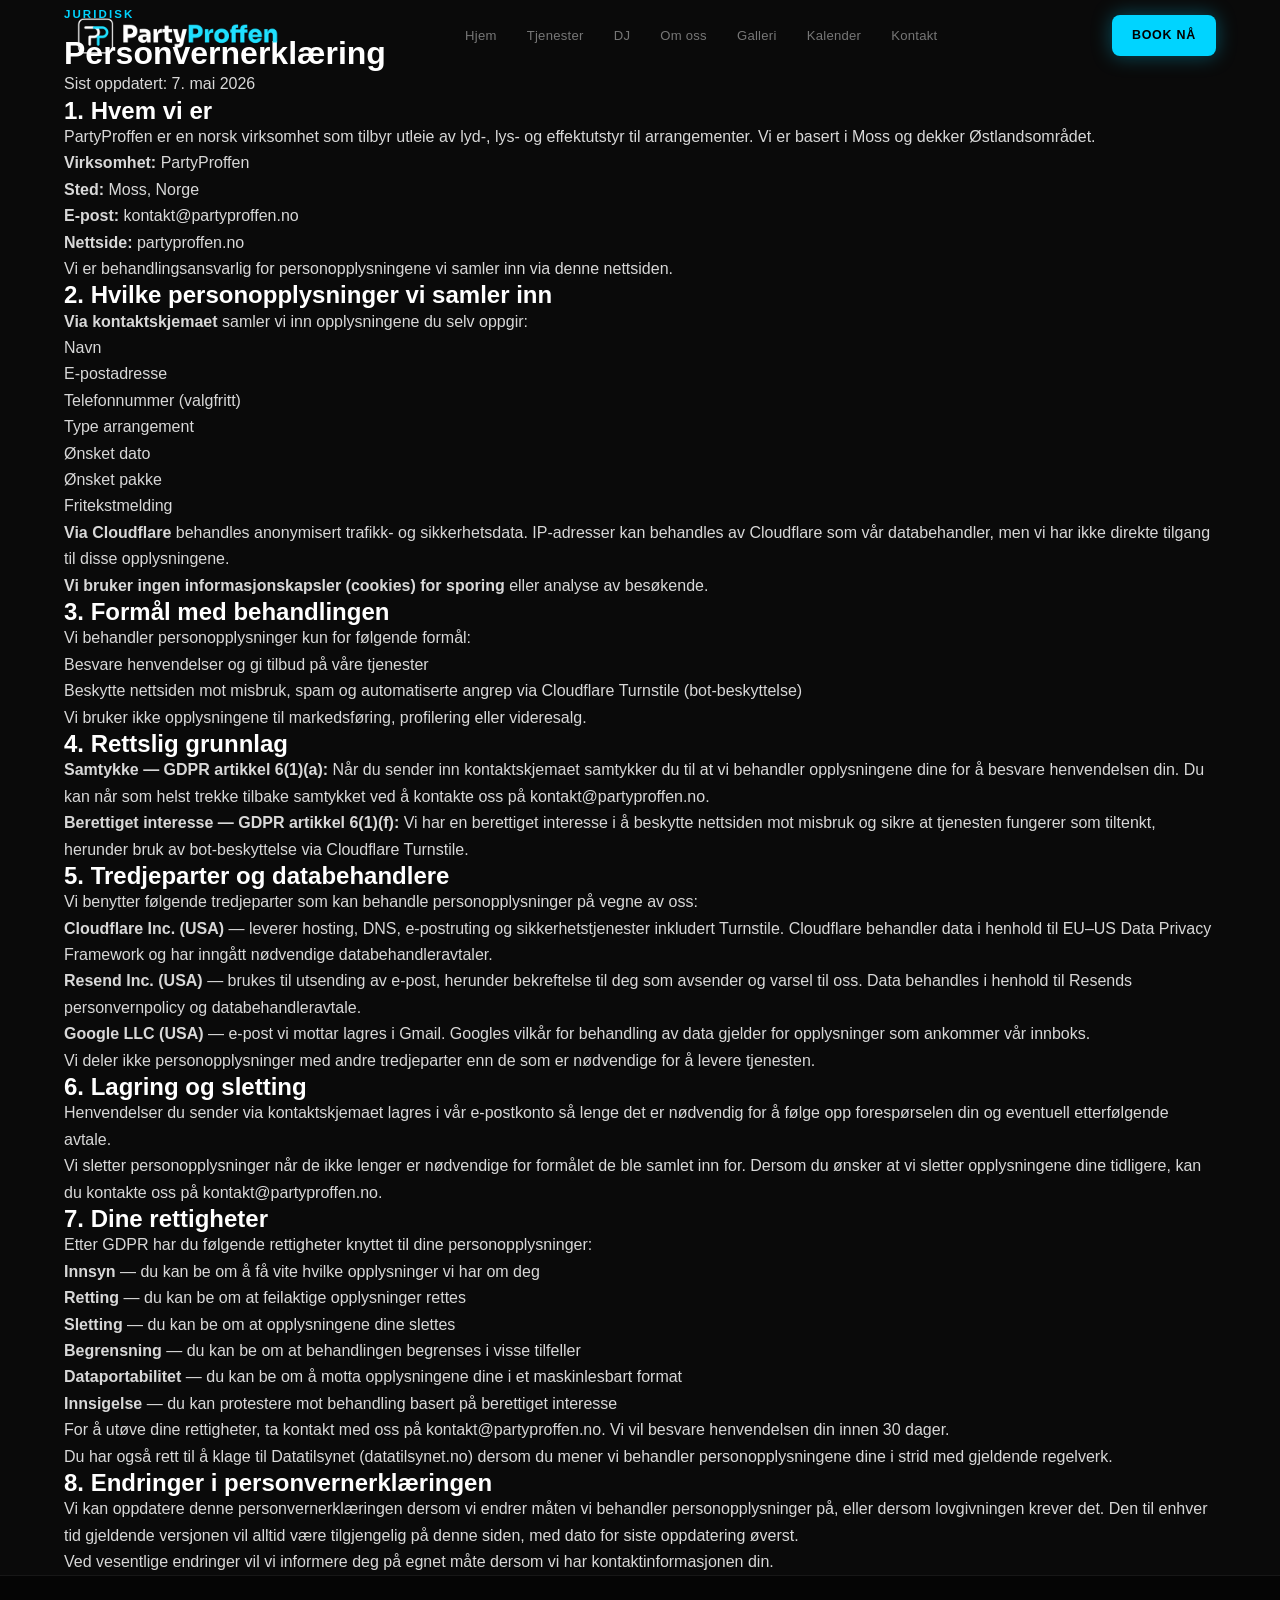
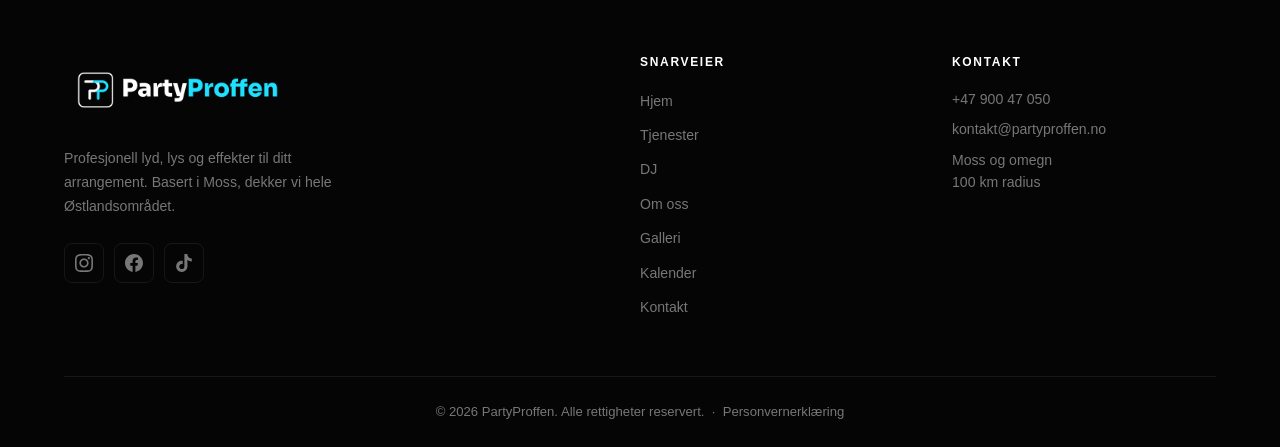
==== personvern.html @ 82a445b9 "Legg til personvernerklæring" ====
<!DOCTYPE html>
<html lang="nb">
<head>
  <meta charset="UTF-8">
  <meta name="viewport" content="width=device-width, initial-scale=1.0">
  <meta http-equiv="Content-Security-Policy" content="default-src 'none'; script-src 'self'; style-src 'self' https://fonts.googleapis.com; font-src https://fonts.gstatic.com; img-src 'self' data:; form-action 'none'; base-uri 'self';">
  <meta name="referrer" content="strict-origin-when-cross-origin">
  <meta name="description" content="Personvernerklæring for PartyProffen — les om hvordan vi behandler dine personopplysninger.">
  <meta name="robots" content="noindex">
  <title>Personvernerklæring — PartyProffen</title>
  <link rel="preconnect" href="https://fonts.googleapis.com">
  <link rel="preconnect" href="https://fonts.gstatic.com" crossorigin>
  <link href="https://fonts.googleapis.com/css2?family=Montserrat:wght@400;500;600;700;800;900&family=Inter:wght@300;400;500;600&display=swap" rel="stylesheet">
  <link rel="icon" type="image/svg+xml" href="favicon.svg">
  <link rel="stylesheet" href="style.css">
  <style>
    .privacy-page { padding: calc(var(--header-h) + 64px) 0 96px; }
    .privacy-page .container { max-width: 760px; }
    .privacy-hero { margin-bottom: 56px; }
    .privacy-hero .section-label { display: inline-block; font-size: .72rem; font-weight: 700; letter-spacing: .18em; text-transform: uppercase; color: var(--color-primary); margin-bottom: 12px; }
    .privacy-hero h1 { font-family: var(--font-head); font-size: clamp(2rem, 5vw, 2.8rem); font-weight: 900; color: var(--color-white); line-height: 1.15; margin-bottom: 16px; }
    .privacy-hero .updated { color: var(--color-muted); font-size: .88rem; }

    .privacy-section { margin-bottom: 48px; }
    .privacy-section h2 { font-family: var(--font-head); font-size: 1.2rem; font-weight: 700; color: var(--color-white); margin-bottom: 16px; padding-bottom: 10px; border-bottom: 1px solid var(--color-border); }
    .privacy-section p { color: var(--color-text); font-size: .95rem; line-height: 1.75; margin-bottom: 12px; }
    .privacy-section p:last-child { margin-bottom: 0; }
    .privacy-section ul { list-style: none; padding: 0; margin: 0 0 12px; display: flex; flex-direction: column; gap: 8px; }
    .privacy-section ul li { color: var(--color-text); font-size: .95rem; line-height: 1.65; padding-left: 20px; position: relative; }
    .privacy-section ul li::before { content: '—'; position: absolute; left: 0; color: var(--color-primary); font-weight: 700; }
    .privacy-section a { color: var(--color-primary); text-decoration: underline; text-underline-offset: 3px; }
    .privacy-section a:hover { color: var(--color-white); }
    .privacy-section strong { color: var(--color-white); font-weight: 600; }
  </style>
</head>
<body>

  <!-- HEADER -->
  <header class="header scrolled" id="header">
    <div class="header-inner">
      <a href="/" class="logo" aria-label="PartyProffen forsiden">
        <img src="partyproffen-header-white.png" alt="PartyProffen" class="header-logo-img">
      </a>
      <nav class="nav" id="nav" aria-label="Hovednavigasjon">
        <ul class="nav-list">
          <li><a href="/#hjem" class="nav-link">Hjem</a></li>
          <li><a href="/#tjenester" class="nav-link">Tjenester</a></li>
          <li><a href="/#dj" class="nav-link">DJ</a></li>
          <li><a href="/#om-oss" class="nav-link">Om oss</a></li>
          <li><a href="/#galleri" class="nav-link">Galleri</a></li>
          <li><a href="/#kalender" class="nav-link">Kalender</a></li>
          <li><a href="/#kontakt" class="nav-link">Kontakt</a></li>
        </ul>
      </nav>
      <a href="/#kontakt" class="btn btn-primary header-cta">Book nå</a>
      <button class="hamburger" id="hamburger" aria-label="Åpne meny" aria-expanded="false">
        <span></span>
        <span></span>
        <span></span>
      </button>
    </div>
  </header>

  <!-- MOBILE MENU -->
  <div class="mobile-menu" id="mobile-menu" aria-hidden="true">
    <ul class="mobile-nav-list">
      <li><a href="/" class="mobile-nav-link">Hjem</a></li>
      <li><a href="/#tjenester" class="mobile-nav-link">Tjenester</a></li>
      <li><a href="/#dj" class="mobile-nav-link">DJ</a></li>
      <li><a href="/#om-oss" class="mobile-nav-link">Om oss</a></li>
      <li><a href="/#galleri" class="mobile-nav-link">Galleri</a></li>
      <li><a href="/#kalender" class="mobile-nav-link">Kalender</a></li>
      <li><a href="/#kontakt" class="mobile-nav-link">Kontakt</a></li>
      <li><a href="/#kontakt" class="btn btn-primary mobile-cta">Book nå</a></li>
    </ul>
  </div>

  <main>
    <div class="privacy-page">
      <div class="container">

        <div class="privacy-hero">
          <span class="section-label">Juridisk</span>
          <h1>Personvernerklæring</h1>
          <p class="updated">Sist oppdatert: 7. mai 2026</p>
        </div>

        <!-- 1. Hvem vi er -->
        <div class="privacy-section">
          <h2>1. Hvem vi er</h2>
          <p>PartyProffen er en norsk virksomhet som tilbyr utleie av lyd-, lys- og effektutstyr til arrangementer. Vi er basert i Moss og dekker Østlandsområdet.</p>
          <ul>
            <li><strong>Virksomhet:</strong> PartyProffen</li>
            <li><strong>Sted:</strong> Moss, Norge</li>
            <li><strong>E-post:</strong> <a href="mailto:kontakt@partyproffen.no">kontakt@partyproffen.no</a></li>
            <li><strong>Nettside:</strong> <a href="https://partyproffen.no">partyproffen.no</a></li>
          </ul>
          <p>Vi er behandlingsansvarlig for personopplysningene vi samler inn via denne nettsiden.</p>
        </div>

        <!-- 2. Hvilke opplysninger vi samler inn -->
        <div class="privacy-section">
          <h2>2. Hvilke personopplysninger vi samler inn</h2>
          <p><strong>Via kontaktskjemaet</strong> samler vi inn opplysningene du selv oppgir:</p>
          <ul>
            <li>Navn</li>
            <li>E-postadresse</li>
            <li>Telefonnummer (valgfritt)</li>
            <li>Type arrangement</li>
            <li>Ønsket dato</li>
            <li>Ønsket pakke</li>
            <li>Fritekstmelding</li>
          </ul>
          <p><strong>Via Cloudflare</strong> behandles anonymisert trafikk- og sikkerhetsdata. IP-adresser kan behandles av Cloudflare som vår databehandler, men vi har ikke direkte tilgang til disse opplysningene.</p>
          <p><strong>Vi bruker ingen informasjonskapsler (cookies) for sporing</strong> eller analyse av besøkende.</p>
        </div>

        <!-- 3. Formål -->
        <div class="privacy-section">
          <h2>3. Formål med behandlingen</h2>
          <p>Vi behandler personopplysninger kun for følgende formål:</p>
          <ul>
            <li>Besvare henvendelser og gi tilbud på våre tjenester</li>
            <li>Beskytte nettsiden mot misbruk, spam og automatiserte angrep via Cloudflare Turnstile (bot-beskyttelse)</li>
          </ul>
          <p>Vi bruker ikke opplysningene til markedsføring, profilering eller videresalg.</p>
        </div>

        <!-- 4. Rettslig grunnlag -->
        <div class="privacy-section">
          <h2>4. Rettslig grunnlag</h2>
          <p><strong>Samtykke — GDPR artikkel 6(1)(a):</strong> Når du sender inn kontaktskjemaet samtykker du til at vi behandler opplysningene dine for å besvare henvendelsen din. Du kan når som helst trekke tilbake samtykket ved å kontakte oss på <a href="mailto:kontakt@partyproffen.no">kontakt@partyproffen.no</a>.</p>
          <p><strong>Berettiget interesse — GDPR artikkel 6(1)(f):</strong> Vi har en berettiget interesse i å beskytte nettsiden mot misbruk og sikre at tjenesten fungerer som tiltenkt, herunder bruk av bot-beskyttelse via Cloudflare Turnstile.</p>
        </div>

        <!-- 5. Tredjeparter -->
        <div class="privacy-section">
          <h2>5. Tredjeparter og databehandlere</h2>
          <p>Vi benytter følgende tredjeparter som kan behandle personopplysninger på vegne av oss:</p>
          <ul>
            <li><strong>Cloudflare Inc. (USA)</strong> — leverer hosting, DNS, e-postruting og sikkerhetstjenester inkludert Turnstile. Cloudflare behandler data i henhold til EU–US Data Privacy Framework og har inngått nødvendige databehandleravtaler.</li>
            <li><strong>Resend Inc. (USA)</strong> — brukes til utsending av e-post, herunder bekreftelse til deg som avsender og varsel til oss. Data behandles i henhold til Resends personvernpolicy og databehandleravtale.</li>
            <li><strong>Google LLC (USA)</strong> — e-post vi mottar lagres i Gmail. Googles vilkår for behandling av data gjelder for opplysninger som ankommer vår innboks.</li>
          </ul>
          <p>Vi deler ikke personopplysninger med andre tredjeparter enn de som er nødvendige for å levere tjenesten.</p>
        </div>

        <!-- 6. Lagring og sletting -->
        <div class="privacy-section">
          <h2>6. Lagring og sletting</h2>
          <p>Henvendelser du sender via kontaktskjemaet lagres i vår e-postkonto så lenge det er nødvendig for å følge opp forespørselen din og eventuell etterfølgende avtale.</p>
          <p>Vi sletter personopplysninger når de ikke lenger er nødvendige for formålet de ble samlet inn for. Dersom du ønsker at vi sletter opplysningene dine tidligere, kan du kontakte oss på <a href="mailto:kontakt@partyproffen.no">kontakt@partyproffen.no</a>.</p>
        </div>

        <!-- 7. Dine rettigheter -->
        <div class="privacy-section">
          <h2>7. Dine rettigheter</h2>
          <p>Etter GDPR har du følgende rettigheter knyttet til dine personopplysninger:</p>
          <ul>
            <li><strong>Innsyn</strong> — du kan be om å få vite hvilke opplysninger vi har om deg</li>
            <li><strong>Retting</strong> — du kan be om at feilaktige opplysninger rettes</li>
            <li><strong>Sletting</strong> — du kan be om at opplysningene dine slettes</li>
            <li><strong>Begrensning</strong> — du kan be om at behandlingen begrenses i visse tilfeller</li>
            <li><strong>Dataportabilitet</strong> — du kan be om å motta opplysningene dine i et maskinlesbart format</li>
            <li><strong>Innsigelse</strong> — du kan protestere mot behandling basert på berettiget interesse</li>
          </ul>
          <p>For å utøve dine rettigheter, ta kontakt med oss på <a href="mailto:kontakt@partyproffen.no">kontakt@partyproffen.no</a>. Vi vil besvare henvendelsen din innen 30 dager.</p>
          <p>Du har også rett til å klage til <a href="https://www.datatilsynet.no" target="_blank" rel="noopener noreferrer">Datatilsynet</a> (datatilsynet.no) dersom du mener vi behandler personopplysningene dine i strid med gjeldende regelverk.</p>
        </div>

        <!-- 8. Endringer -->
        <div class="privacy-section">
          <h2>8. Endringer i personvernerklæringen</h2>
          <p>Vi kan oppdatere denne personvernerklæringen dersom vi endrer måten vi behandler personopplysninger på, eller dersom lovgivningen krever det. Den til enhver tid gjeldende versjonen vil alltid være tilgjengelig på denne siden, med dato for siste oppdatering øverst.</p>
          <p>Ved vesentlige endringer vil vi informere deg på egnet måte dersom vi har kontaktinformasjonen din.</p>
        </div>

      </div>
    </div>
  </main>

  <!-- FOOTER -->
  <footer class="footer">
    <div class="container">
      <div class="footer-inner">
        <div class="footer-brand">
          <a href="/" class="logo footer-logo" aria-label="PartyProffen forsiden">
            <img src="partyproffen-header-white.png" alt="PartyProffen" class="footer-logo-img">
          </a>
          <p>Profesjonell lyd, lys og effekter til ditt arrangement. Basert i Moss, dekker vi hele Østlandsområdet.</p>
          <div class="social-links">
            <a href="https://www.instagram.com/partyproffen/" class="social-link" aria-label="Følg oss på Instagram" target="_blank" rel="noopener noreferrer">
              <svg width="18" height="18" viewBox="0 0 24 24" fill="currentColor" aria-hidden="true"><path d="M12 2.163c3.204 0 3.584.012 4.85.07 3.252.148 4.771 1.691 4.919 4.919.058 1.265.069 1.645.069 4.849 0 3.205-.012 3.584-.069 4.849-.149 3.225-1.664 4.771-4.919 4.919-1.266.058-1.644.07-4.85.07-3.204 0-3.584-.012-4.849-.07-3.26-.149-4.771-1.699-4.919-4.92-.058-1.265-.07-1.644-.07-4.849 0-3.204.013-3.583.07-4.849.149-3.227 1.664-4.771 4.919-4.919 1.266-.057 1.645-.069 4.849-.069zm0-2.163c-3.259 0-3.667.014-4.947.072-4.358.2-6.78 2.618-6.98 6.98-.059 1.281-.073 1.689-.073 4.948 0 3.259.014 3.668.072 4.948.2 4.358 2.618 6.78 6.98 6.98 1.281.058 1.689.072 4.948.072 3.259 0 3.668-.014 4.948-.072 4.354-.2 6.782-2.618 6.979-6.98.059-1.28.073-1.689.073-4.948 0-3.259-.014-3.667-.072-4.947-.196-4.354-2.617-6.78-6.979-6.98-1.281-.059-1.69-.073-4.949-.073zm0 5.838c-3.403 0-6.162 2.759-6.162 6.162s2.759 6.163 6.162 6.163 6.162-2.759 6.162-6.163c0-3.403-2.759-6.162-6.162-6.162zm0 10.162c-2.209 0-4-1.79-4-4 0-2.209 1.791-4 4-4s4 1.791 4 4c0 2.21-1.791 4-4 4zm6.406-11.845c-.796 0-1.441.645-1.441 1.44s.645 1.44 1.441 1.44c.795 0 1.439-.645 1.439-1.44s-.644-1.44-1.439-1.44z"/></svg>
            </a>
            <a href="#" class="social-link" aria-label="Følg oss på Facebook">
              <svg width="18" height="18" viewBox="0 0 24 24" fill="currentColor" aria-hidden="true"><path d="M24 12.073c0-6.627-5.373-12-12-12s-12 5.373-12 12c0 5.99 4.388 10.954 10.125 11.854v-8.385H7.078v-3.47h3.047V9.43c0-3.007 1.792-4.669 4.533-4.669 1.312 0 2.686.235 2.686.235v2.953H15.83c-1.491 0-1.956.925-1.956 1.874v2.25h3.328l-.532 3.47h-2.796v8.385C19.612 23.027 24 18.062 24 12.073z"/></svg>
            </a>
            <a href="https://www.tiktok.com/@partyproffen" class="social-link" aria-label="Følg oss på TikTok" target="_blank" rel="noopener noreferrer">
              <svg width="18" height="18" viewBox="0 0 24 24" fill="currentColor" aria-hidden="true"><path d="M12.525.02c1.31-.02 2.61-.01 3.91-.02.08 1.53.63 3.09 1.75 4.17 1.12 1.11 2.7 1.62 4.24 1.79v4.03c-1.44-.05-2.89-.35-4.2-.97-.57-.26-1.1-.59-1.62-.93-.01 2.92.01 5.84-.02 8.75-.08 1.4-.54 2.79-1.35 3.94-1.31 1.92-3.58 3.17-5.91 3.21-1.43.08-2.86-.31-4.08-1.03-2.02-1.19-3.44-3.37-3.65-5.71-.02-.5-.03-1-.01-1.49.18-1.9 1.12-3.72 2.58-4.96 1.66-1.44 3.98-2.13 6.15-1.72.02 1.48-.04 2.96-.04 4.44-.99-.32-2.15-.23-3.02.37-.63.41-1.11 1.04-1.36 1.75-.21.51-.15 1.07-.14 1.61.24 1.64 1.82 3.02 3.5 2.87 1.12-.01 2.19-.66 2.77-1.61.19-.33.4-.67.41-1.06.1-1.79.06-3.57.07-5.36.01-4.03-.01-8.05.02-12.07z"/></svg>
            </a>
          </div>
        </div>
        <div class="footer-links">
          <h4>Snarveier</h4>
          <ul>
            <li><a href="/">Hjem</a></li>
            <li><a href="/#tjenester">Tjenester</a></li>
            <li><a href="/#dj">DJ</a></li>
            <li><a href="/#om-oss">Om oss</a></li>
            <li><a href="/#galleri">Galleri</a></li>
            <li><a href="/#kalender">Kalender</a></li>
            <li><a href="/#kontakt">Kontakt</a></li>
          </ul>
        </div>
        <div class="footer-contact">
          <h4>Kontakt</h4>
          <p><a href="tel:+4790047050">+47 900 47 050</a></p>
          <p><a href="mailto:kontakt@partyproffen.no">kontakt@partyproffen.no</a></p>
          <p>Moss og omegn<br>100 km radius</p>
        </div>
      </div>
      <div class="footer-bottom">
        <p>&copy; 2026 PartyProffen. Alle rettigheter reservert. &nbsp;·&nbsp; <a href="/personvern.html">Personvernerklæring</a></p>
      </div>
    </div>
  </footer>

  <script src="script.js"></script>
</body>
</html>
---- style.css ----
/* ============================================================
   CSS CUSTOM PROPERTIES
   ============================================================ */
:root {
  --bg-primary:       #0a0a0a;
  --bg-secondary:     #0d0d0d;
  --bg-card:          #141414;
  --bg-card-hover:    #1a1a1a;

  --color-primary:    #00d4ff;
  --color-primary-dim: rgba(0, 212, 255, 0.12);
  --color-primary-glow: rgba(0, 212, 255, 0.4);

  --color-white:      #ffffff;
  --color-text:       #d8d8d8;
  --color-muted:      #777777;

  --color-border:     rgba(255, 255, 255, 0.07);
  --color-border-accent: rgba(0, 212, 255, 0.3);

  --color-busy:       #ff4455;
  --color-available:  #00d4ff;

  --header-h:         72px;
  --pad-section:      96px;
  --radius:           14px;
  --radius-sm:        8px;
  --ease:             0.28s ease;

  --font-head:        'Montserrat', sans-serif;
  --font-body:        'Inter', sans-serif;

  --shadow-card:      0 4px 32px rgba(0,0,0,0.45);
  --glow-btn:         0 0 20px rgba(0, 212, 255, 0.35);
  --glow-btn-hover:   0 0 36px rgba(0, 212, 255, 0.6), 0 0 72px rgba(0, 212, 255, 0.2);
}

/* ============================================================
   RESET
   ============================================================ */
*, *::before, *::after { box-sizing: border-box; margin: 0; padding: 0; }
html { scroll-behavior: smooth; scroll-padding-top: var(--header-h); font-size: 16px; overflow-x: hidden; }
body { background: var(--bg-primary); color: var(--color-text); font-family: var(--font-body); line-height: 1.65; overflow-x: hidden; }
body.menu-open { position: fixed; width: 100%; overflow-y: scroll; }
[hidden] { display: none !important; }
.botcheck-field { display: none; }
img  { max-width: 100%; display: block; }
a    { color: inherit; text-decoration: none; }
ul   { list-style: none; }
button { cursor: pointer; border: none; background: none; font-family: inherit; }
input, select, textarea { font-family: inherit; font-size: inherit; }
h1,h2,h3,h4 { font-family: var(--font-head); font-weight: 700; line-height: 1.1; color: var(--color-white); }

/* ============================================================
   LAYOUT
   ============================================================ */
.container { width: 100%; max-width: 1200px; margin: 0 auto; padding: 0 24px; }
.section    { padding: var(--pad-section) 0; }
.section--dark { background: var(--bg-secondary); }

.section-header { text-align: center; margin-bottom: 56px; }
.section-label  { display: inline-block; font-size: .72rem; font-weight: 700; letter-spacing: .18em; text-transform: uppercase; color: var(--color-primary); margin-bottom: 12px; }
.section-title  { font-size: clamp(2rem, 4vw, 2.8rem); margin-bottom: 14px; }
.section-sub    { font-size: 1.05rem; color: var(--color-muted); max-width: 580px; margin: 0 auto; }

.glow-text { color: var(--color-primary); text-shadow: 0 0 32px rgba(0,212,255,.55), 0 0 64px rgba(0,212,255,.25); }

/* ============================================================
   BUTTONS
   ============================================================ */
.btn {
  display: inline-flex; align-items: center; justify-content: center;
  padding: 14px 32px; border-radius: var(--radius-sm);
  font-family: var(--font-head); font-size: .85rem; font-weight: 700;
  letter-spacing: .06em; text-transform: uppercase;
  transition: all var(--ease); white-space: nowrap; cursor: pointer;
}
.btn-primary  { background: var(--color-primary); color: #000; box-shadow: var(--glow-btn); }
.btn-primary:hover  { background: #33ddff; box-shadow: var(--glow-btn-hover); transform: translateY(-2px); }
.btn-outline  { background: transparent; color: var(--color-primary); border: 1.5px solid var(--color-primary); }
.btn-outline:hover  { background: var(--color-primary-dim); box-shadow: 0 0 16px rgba(0,212,255,.25); transform: translateY(-2px); }

/* ============================================================
   FADE-IN ANIMATION (Intersection Observer)
   ============================================================ */
.fade-in { opacity: 0; transform: translateY(28px); transition: opacity .65s ease, transform .65s ease; }
.fade-in.visible { opacity: 1; transform: translateY(0); }

/* ============================================================
   HEADER
   ============================================================ */
.header {
  position: fixed; top: 0; left: 0; width: 100%; height: var(--header-h); z-index: 100;
  transition: background var(--ease), border-color var(--ease);
  border-bottom: 1px solid transparent;
}
.header.scrolled { background: rgba(10,10,10,.92); backdrop-filter: blur(14px); border-bottom-color: var(--color-border); }

.header-inner {
  display: flex; align-items: center; justify-content: space-between;
  height: 100%; max-width: 1200px; margin: 0 auto; padding: 0 24px;
}
.logo { font-family: var(--font-head); font-size: 1.45rem; font-weight: 900; color: var(--color-white); letter-spacing: -.02em; }
.logo span { color: var(--color-primary); }
.header-logo-img { height: 68px; width: auto; display: block; }

.nav { display: none; }
.nav-list { display: flex; align-items: center; gap: 4px; }
.nav-link {
  font-size: .82rem; font-weight: 500; color: var(--color-muted);
  padding: 8px 13px; border-radius: var(--radius-sm);
  transition: color var(--ease), background var(--ease); letter-spacing: .02em;
}
.nav-link:hover { color: var(--color-white); background: rgba(255,255,255,.06); }
.nav-link.active { color: var(--color-primary); }

.header-cta { display: none; padding: 10px 20px; font-size: .78rem; }

/* Hamburger */
.hamburger {
  display: flex; flex-direction: column; justify-content: center; align-items: center;
  width: 44px; height: 44px; gap: 5px; border-radius: var(--radius-sm);
  transition: background var(--ease);
}
.hamburger:hover { background: rgba(255,255,255,.06); }
.hamburger span {
  display: block; width: 22px; height: 2px; background: var(--color-white);
  border-radius: 2px; transform-origin: center;
  transition: transform var(--ease), opacity var(--ease), width var(--ease);
}
.hamburger.open span:nth-child(1) { transform: translateY(7px) rotate(45deg); }
.hamburger.open span:nth-child(2) { opacity: 0; width: 0; }
.hamburger.open span:nth-child(3) { transform: translateY(-7px) rotate(-45deg); }

/* ============================================================
   MOBILE MENU
   ============================================================ */
.mobile-menu {
  position: fixed; top: var(--header-h); left: 0; right: 0; bottom: 0; z-index: 99;
  background: rgba(8,8,8,.97); backdrop-filter: blur(20px);
  display: flex; align-items: flex-start; justify-content: center;
  overflow-y: auto; overscroll-behavior: contain;
  padding: 32px 0 40px;
  opacity: 0; pointer-events: none; transition: opacity var(--ease);
}
.mobile-menu.open { opacity: 1; pointer-events: all; }

.mobile-nav-list { display: flex; flex-direction: column; align-items: center; gap: 6px; }
.mobile-nav-link {
  display: block; font-family: var(--font-head); font-size: 2rem; font-weight: 800;
  color: var(--color-muted); padding: 12px 48px; border-radius: var(--radius);
  transition: color var(--ease), background var(--ease);
}
.mobile-nav-link:hover { color: var(--color-primary); background: var(--color-primary-dim); }
.mobile-cta { margin-top: 24px; font-size: 1rem; }

/* ============================================================
   HERO
   ============================================================ */
.hero {
  position: relative; width: 100%; min-height: 100vh;
  display: flex; align-items: center; justify-content: center;
  overflow: hidden; padding: calc(var(--header-h) + 40px) 24px 80px;
}
.hero-canvas { position: absolute; inset: 0; width: 100%; height: 100%; z-index: 0; }

.hero-content { position: relative; z-index: 1; text-align: center; max-width: 820px; }
.hero-label { font-size: .75rem; font-weight: 700; letter-spacing: .22em; text-transform: uppercase; color: var(--color-primary); margin-bottom: 20px; }
.hero-title { font-size: clamp(3rem, 8vw, 5.8rem); font-weight: 900; line-height: 1.0; letter-spacing: -.02em; margin-bottom: 24px; }
.hero-sub { font-size: clamp(1rem, 1.8vw, 1.15rem); color: var(--color-muted); max-width: 600px; margin: 0 auto 40px; line-height: 1.75; }
.hero-buttons { display: flex; flex-wrap: wrap; gap: 16px; justify-content: center; }

.hero-scroll-hint {
  position: absolute; bottom: 32px; left: 50%; transform: translateX(-50%);
  display: flex; flex-direction: column; align-items: center; gap: 8px;
  font-size: .68rem; letter-spacing: .15em; text-transform: uppercase; color: var(--color-muted);
  animation: bounce 2.2s ease-in-out infinite; z-index: 1;
}
.scroll-arrow { width: 18px; height: 18px; border-right: 2px solid var(--color-primary); border-bottom: 2px solid var(--color-primary); transform: rotate(45deg); }
@keyframes bounce { 0%,100%{transform:translateX(-50%) translateY(0)} 50%{transform:translateX(-50%) translateY(9px)} }

/* ============================================================
   PACKAGES
   ============================================================ */
.packages-grid { display: grid; grid-template-columns: 1fr; gap: 24px; margin-bottom: 56px; }

.package-card {
  position: relative; background: var(--bg-card); border: 1px solid var(--color-border);
  border-radius: var(--radius); padding: 40px 32px;
  display: flex; flex-direction: column;
  transition: transform var(--ease), border-color var(--ease), box-shadow var(--ease);
}
.package-card:hover { transform: translateY(-6px); border-color: var(--color-border-accent); box-shadow: var(--shadow-card); }

.package-card--featured {
  border-color: var(--color-primary);
  box-shadow: 0 0 48px rgba(0,212,255,.1);
  background: linear-gradient(145deg, #141414 0%, #0c1a1f 100%);
}
.package-card--featured:hover { box-shadow: 0 8px 56px rgba(0,212,255,.22); }

.package-badge {
  position: absolute; top: -14px; left: 50%; transform: translateX(-50%);
  background: var(--color-primary); color: #000;
  font-family: var(--font-head); font-size: .68rem; font-weight: 800;
  letter-spacing: .1em; text-transform: uppercase;
  padding: 5px 16px; border-radius: 20px; white-space: nowrap;
}
.package-icon { font-size: 2.4rem; margin-bottom: 16px; }
.package-name { font-size: 1.05rem; letter-spacing: .12em; color: var(--color-primary); margin-bottom: 8px; }
.package-price { font-family: var(--font-head); font-size: 2.4rem; font-weight: 900; color: var(--color-white); margin-bottom: 24px; }

.package-features { flex: 1; margin-bottom: 32px; }
.package-features li { font-size: .88rem; color: var(--color-muted); padding: 9px 0 9px 22px; border-bottom: 1px solid var(--color-border); position: relative; }
.package-features li::before { content: ''; position: absolute; left: 0; top: 50%; transform: translateY(-50%); width: 6px; height: 6px; border-radius: 50%; background: var(--color-primary); }
.package-features li:last-child { border-bottom: none; }
.package-btn { width: 100%; }

.custom-solution {
  text-align: center; padding: 56px 40px;
  background: var(--bg-card); border: 1px solid var(--color-border); border-radius: var(--radius);
}
.custom-solution h3 { font-size: 1.75rem; margin-bottom: 14px; }
.custom-solution p { color: var(--color-muted); max-width: 580px; margin: 0 auto 32px; }

/* ============================================================
   DJ
   ============================================================ */
.dj-inner { display: grid; grid-template-columns: 1fr; gap: 56px; align-items: center; }

.dj-text .section-title { font-size: clamp(1.8rem, 3vw, 2.5rem); margin: 12px 0 20px; }
.dj-text p { color: var(--color-muted); margin-bottom: 16px; line-height: 1.8; }
.dj-text p strong { color: var(--color-primary); }

.dj-features { margin: 24px 0 36px; }
.dj-features li { font-size: .88rem; color: var(--color-muted); padding: 10px 0 10px 28px; border-bottom: 1px solid var(--color-border); position: relative; }
.dj-features li::before { content: '▸'; position: absolute; left: 0; color: var(--color-primary); }
.dj-features li:last-child { border-bottom: none; }

.dj-visual { display: flex; justify-content: center; }
.dj-avatar {
  width: min(280px, 100%); height: min(280px, 100%); aspect-ratio: 1; border-radius: 50%;
  background: linear-gradient(135deg, #141414 0%, #0c1a1f 100%);
  border: 2px solid var(--color-primary);
  box-shadow: 0 0 40px rgba(0,212,255,.18), 0 0 80px rgba(0,212,255,.07);
  display: flex; align-items: center; justify-content: center;
  animation: dj-pulse 3.2s ease-in-out infinite;
}
@keyframes dj-pulse { 0%,100%{box-shadow:0 0 40px rgba(0,212,255,.18),0 0 80px rgba(0,212,255,.07)} 50%{box-shadow:0 0 64px rgba(0,212,255,.32),0 0 120px rgba(0,212,255,.14)} }
.dj-avatar-inner { text-align: center; }
.dj-icon  { font-size: 3.8rem; display: block; margin-bottom: 12px; }
.dj-name  { font-family: var(--font-head); font-size: 1.35rem; font-weight: 800; color: var(--color-white); margin-bottom: 4px; }
.dj-tagline { font-size: .72rem; color: var(--color-primary); letter-spacing: .09em; }

/* ============================================================
   ABOUT
   ============================================================ */
.about-inner { display: grid; grid-template-columns: 1fr; gap: 56px; }
.about-text p { color: var(--color-muted); margin-bottom: 16px; font-size: 1.02rem; line-height: 1.8; }

.about-stats { display: grid; grid-template-columns: 1fr 1fr; gap: 14px; }
.stat-item {
  background: var(--bg-card); border: 1px solid var(--color-border); border-radius: var(--radius);
  padding: 24px 20px; display: flex; flex-direction: column; gap: 5px;
  transition: border-color var(--ease);
}
.stat-item:hover { border-color: var(--color-border-accent); }
.stat-icon  { font-size: 1.7rem; margin-bottom: 4px; }
.stat-item strong { font-family: var(--font-head); font-size: .95rem; color: var(--color-white); }
.stat-item span   { font-size: .82rem; color: var(--color-muted); }

/* ============================================================
   GALLERY
   ============================================================ */
.gallery-grid { display: grid; grid-template-columns: 1fr 1fr; gap: 10px; margin-bottom: 40px; }
.gallery-item { position: relative; aspect-ratio: 4/3; border-radius: var(--radius-sm); overflow: hidden; transition: transform var(--ease); }
.gallery-item:hover { transform: scale(1.025); }
.gallery-item[data-lightbox] { cursor: pointer; }
.gallery-img { width: 100%; height: 100%; object-fit: cover; display: block; }
.gallery-overlay {
  position: absolute; inset: 0; pointer-events: none;
  background: linear-gradient(to top, rgba(0,0,0,0.82) 0%, rgba(0,0,0,0.18) 55%, transparent 100%);
  display: flex; flex-direction: column; justify-content: flex-end;
  padding: 14px 16px; gap: 3px;
  opacity: 0; transition: opacity .28s ease;
}
.gallery-item:hover .gallery-overlay { opacity: 1; }
.gallery-overlay-title { color: #fff; font-family: var(--font-head); font-size: .85rem; font-weight: 700; line-height: 1.3; }
.gallery-overlay-sub   { color: var(--color-primary); font-size: .70rem; font-weight: 500; letter-spacing: .07em; }

/* Lightbox */
.lightbox {
  position: fixed; inset: 0; z-index: 200;
  display: flex; align-items: center; justify-content: center; padding: 20px;
}
.lightbox-backdrop {
  position: absolute; inset: 0;
  background: rgba(0,0,0,0.9); backdrop-filter: blur(14px);
}
.lightbox-inner {
  position: relative; z-index: 1;
  max-width: 820px; width: 100%;
  background: var(--bg-card); border-radius: var(--radius);
  overflow: hidden; box-shadow: 0 32px 80px rgba(0,0,0,0.7);
}
.lightbox-close {
  position: absolute; top: 12px; right: 12px; z-index: 2;
  background: rgba(0,0,0,0.55); border: none; color: #fff;
  width: 36px; height: 36px; border-radius: 50%;
  font-size: 1.3rem; cursor: pointer;
  display: flex; align-items: center; justify-content: center;
  transition: background var(--ease);
}
.lightbox-close:hover { background: rgba(0,0,0,0.85); }
.lightbox-img { width: 100%; max-height: 62vh; object-fit: cover; display: block; }
.lightbox-caption { padding: 20px 24px 24px; }
.lightbox-title { font-family: var(--font-head); font-size: 1.05rem; font-weight: 700; color: var(--color-white); margin-bottom: 8px; }
.lightbox-desc  { color: var(--color-muted); font-size: .88rem; line-height: 1.65; }
.gallery-placeholder {
  width: 100%; height: 100%; background: var(--bg-card); border: 1px solid var(--color-border);
  border-radius: var(--radius-sm); display: flex; flex-direction: column;
  align-items: center; justify-content: center; gap: 8px;
  transition: border-color var(--ease), background var(--ease);
}
.gallery-item:hover .gallery-placeholder { border-color: var(--color-border-accent); background: var(--bg-card-hover); }
.gallery-icon { font-size: 1.8rem; opacity: .45; }
.gallery-placeholder span:last-child { font-size: .78rem; color: var(--color-primary); opacity: .65; letter-spacing: .05em; }
.gallery-footer { text-align: center; }
.gallery-footer p { color: var(--color-muted); margin-bottom: 16px; font-size: .9rem; }

/* ============================================================
   CALENDAR
   ============================================================ */
.calendar-wrapper { max-width: 460px; margin: 0 auto 40px; }
.calendar-container { background: var(--bg-card); border: 1px solid var(--color-border); border-radius: var(--radius); overflow: hidden; }

.calendar-header { display: flex; align-items: center; justify-content: space-between; padding: 20px 24px; border-bottom: 1px solid var(--color-border); }
.calendar-title  { font-family: var(--font-head); font-size: 1.05rem; font-weight: 700; color: var(--color-white); }
.calendar-nav-btn {
  width: 36px; height: 36px; border-radius: var(--radius-sm); border: 1px solid var(--color-border);
  background: transparent; color: var(--color-muted); font-size: 1rem; display: flex; align-items: center; justify-content: center;
  transition: all var(--ease);
}
.calendar-nav-btn:hover { border-color: var(--color-primary); color: var(--color-primary); background: var(--color-primary-dim); }

.calendar-weekdays { display: grid; grid-template-columns: repeat(7,1fr); padding: 12px 14px 4px; gap: 3px; }
.calendar-weekday  { text-align: center; font-size: .66rem; font-weight: 700; letter-spacing: .09em; text-transform: uppercase; color: var(--color-muted); padding: 4px 0; }

.calendar-days { display: grid; grid-template-columns: repeat(7,1fr); padding: 4px 14px 16px; gap: 3px; }
.calendar-day  { aspect-ratio: 1; display: flex; align-items: center; justify-content: center; font-size: .82rem; border-radius: 6px; cursor: default; transition: all var(--ease); font-weight: 500; }
.calendar-day--empty    { }
.calendar-day--available { color: var(--color-text); }
.calendar-day--available:hover { background: rgba(255,255,255,.06); }
.calendar-day--busy     { background: rgba(255,68,85,.14); color: var(--color-busy); font-weight: 700; }
.calendar-day--today    { background: rgba(0,212,255,.14); color: var(--color-primary); font-weight: 800; border: 1px solid rgba(0,212,255,.38); }
.calendar-day--past     { color: #2e2e2e; }

.calendar-legend { display: flex; justify-content: center; gap: 24px; margin-top: 14px; flex-wrap: wrap; }
.legend-item     { display: flex; align-items: center; gap: 8px; font-size: .78rem; color: var(--color-muted); }
.legend-dot      { width: 10px; height: 10px; border-radius: 50%; }
.legend-dot--available { background: #555; }
.legend-dot--busy      { background: var(--color-busy); }
.legend-dot--today     { background: var(--color-primary); }

.calendar-cta { text-align: center; }
.calendar-cta p { color: var(--color-muted); margin-bottom: 20px; font-size: .95rem; }

/* ============================================================
   CONTACT
   ============================================================ */
.contact-inner { display: grid; grid-template-columns: 1fr; gap: 56px; }

.contact-info h3 { font-size: 1.45rem; margin-bottom: 28px; }
.contact-item { display: flex; align-items: flex-start; gap: 16px; padding: 20px 0; border-bottom: 1px solid var(--color-border); }
.contact-item:last-child { border-bottom: none; }
.contact-icon { font-size: 1.3rem; flex-shrink: 0; margin-top: 2px; }
.contact-item div { display: flex; flex-direction: column; gap: 4px; }
.contact-item strong { font-size: .74rem; font-weight: 700; letter-spacing: .1em; text-transform: uppercase; color: var(--color-primary); }
.contact-item a, .contact-item span { color: var(--color-muted); font-size: .97rem; transition: color var(--ease); }
.contact-item a:hover { color: var(--color-primary); }

.contact-form { display: flex; flex-direction: column; gap: 18px; }
.form-row     { display: grid; grid-template-columns: 1fr; gap: 18px; }
.form-group   { display: flex; flex-direction: column; gap: 8px; }
.form-group label { font-size: .74rem; font-weight: 700; letter-spacing: .08em; text-transform: uppercase; color: var(--color-muted); }

.form-group input,
.form-group select,
.form-group textarea {
  background: var(--bg-card); border: 1px solid var(--color-border); border-radius: var(--radius-sm);
  color: var(--color-white); padding: 13px 16px; font-size: .93rem;
  transition: border-color var(--ease), box-shadow var(--ease); outline: none; width: 100%;
}
.form-group input::placeholder, .form-group textarea::placeholder { color: #3a3a3a; }
.form-group input:focus, .form-group select:focus, .form-group textarea:focus { border-color: var(--color-primary); box-shadow: 0 0 0 3px rgba(0,212,255,.1); }

.form-group select {
  appearance: none; cursor: pointer;
  background-image: url("data:image/svg+xml,%3Csvg xmlns='http://www.w3.org/2000/svg' width='12' height='8' viewBox='0 0 12 8'%3E%3Cpath d='M1 1l5 5 5-5' stroke='%23555' stroke-width='1.5' fill='none' stroke-linecap='round' stroke-linejoin='round'/%3E%3C/svg%3E");
  background-repeat: no-repeat; background-position: right 16px center; padding-right: 42px;
}
.form-group select option { background: #1a1a1a; }
.form-group input[type="date"] { color-scheme: dark; }
.form-group textarea { resize: vertical; min-height: 120px; }
.form-submit { align-self: flex-start; padding: 15px 40px; }

.form-success {
  text-align: center; padding: 56px 40px;
  background: var(--bg-card); border: 1px solid var(--color-border-accent); border-radius: var(--radius);
}
.success-icon { font-size: 2.8rem; display: block; margin-bottom: 16px; }
.form-success h3 { font-size: 1.45rem; margin-bottom: 10px; }
.form-success p  { color: var(--color-muted); }

.form-error {
  display: flex; align-items: center; gap: 12px;
  padding: 16px 20px; margin-top: 4px;
  background: rgba(255,68,85,.1); border: 1px solid rgba(255,68,85,.35); border-radius: var(--radius-sm);
  color: #ff6677; font-size: .9rem;
}
.form-error-icon { font-size: 1.2rem; flex-shrink: 0; }

.form-rate-limit {
  display: flex; align-items: flex-start; gap: 12px;
  padding: 16px 20px; margin-top: 4px;
  background: rgba(255,170,0,.08); border: 1px solid rgba(255,170,0,.3); border-radius: var(--radius-sm);
  color: #ffcc55; font-size: .9rem;
}
.form-rate-limit p { margin-bottom: 4px; line-height: 1.5; }
.form-rate-limit p:last-child { margin-bottom: 0; }
.form-rate-limit strong { color: #fff; font-variant-numeric: tabular-nums; }
.form-rate-limit-icon { font-size: 1.2rem; flex-shrink: 0; margin-top: 2px; }

/* ============================================================
   FOOTER
   ============================================================ */
.footer { background: #050505; padding: 80px 0 0; border-top: 1px solid var(--color-border); }
.footer-inner { display: grid; grid-template-columns: 1fr; gap: 48px; margin-bottom: 56px; }

.footer-logo   { display: inline-block; margin-bottom: 14px; }
.footer-logo-img { height: 68px; width: auto; display: block; }
.footer-brand p { color: var(--color-muted); font-size: .88rem; line-height: 1.7; margin-bottom: 24px; max-width: 280px; }

.social-links { display: flex; gap: 10px; }
.social-link  {
  width: 40px; height: 40px; border-radius: var(--radius-sm);
  border: 1px solid var(--color-border); display: flex; align-items: center; justify-content: center;
  color: var(--color-muted); transition: all var(--ease);
}
.social-link:hover { border-color: var(--color-primary); color: var(--color-primary); background: var(--color-primary-dim); }

.footer-links h4, .footer-contact h4 { font-size: .75rem; font-weight: 800; letter-spacing: .14em; text-transform: uppercase; color: var(--color-white); margin-bottom: 18px; }
.footer-links ul { display: flex; flex-direction: column; gap: 8px; }
.footer-links a  { color: var(--color-muted); font-size: .88rem; transition: color var(--ease); }
.footer-links a:hover { color: var(--color-primary); }
.footer-contact p { color: var(--color-muted); font-size: .88rem; margin-bottom: 8px; line-height: 1.6; }
.footer-contact a:hover { color: var(--color-primary); }

.footer-bottom { border-top: 1px solid var(--color-border); padding: 24px 0; text-align: center; }
.footer-bottom p { color: var(--color-muted); font-size: .82rem; }

/* ============================================================
   RESPONSIVE — 768px+
   ============================================================ */
@media (min-width: 768px) {
  :root { --pad-section: 120px; }

  .nav         { display: flex; }
  .header-cta  { display: inline-flex; }
  .hamburger   { display: none; }

  .packages-grid  { grid-template-columns: repeat(3, 1fr); gap: 28px; }
  .dj-inner       { grid-template-columns: 1fr 1fr; }
  .about-inner    { grid-template-columns: 1fr 1fr; align-items: start; }
  .gallery-grid   { grid-template-columns: repeat(4, 1fr); gap: 12px; }
  .contact-inner  { grid-template-columns: 1fr 1.6fr; align-items: start; }
  .form-row       { grid-template-columns: 1fr 1fr; }
  .footer-inner   { grid-template-columns: 2fr 1fr 1fr; }
}

/* ============================================================
   RESPONSIVE — 1024px+
   ============================================================ */
@media (min-width: 1024px) {
  .packages-grid  { gap: 32px; }
  .package-card   { padding: 48px 36px; }
}
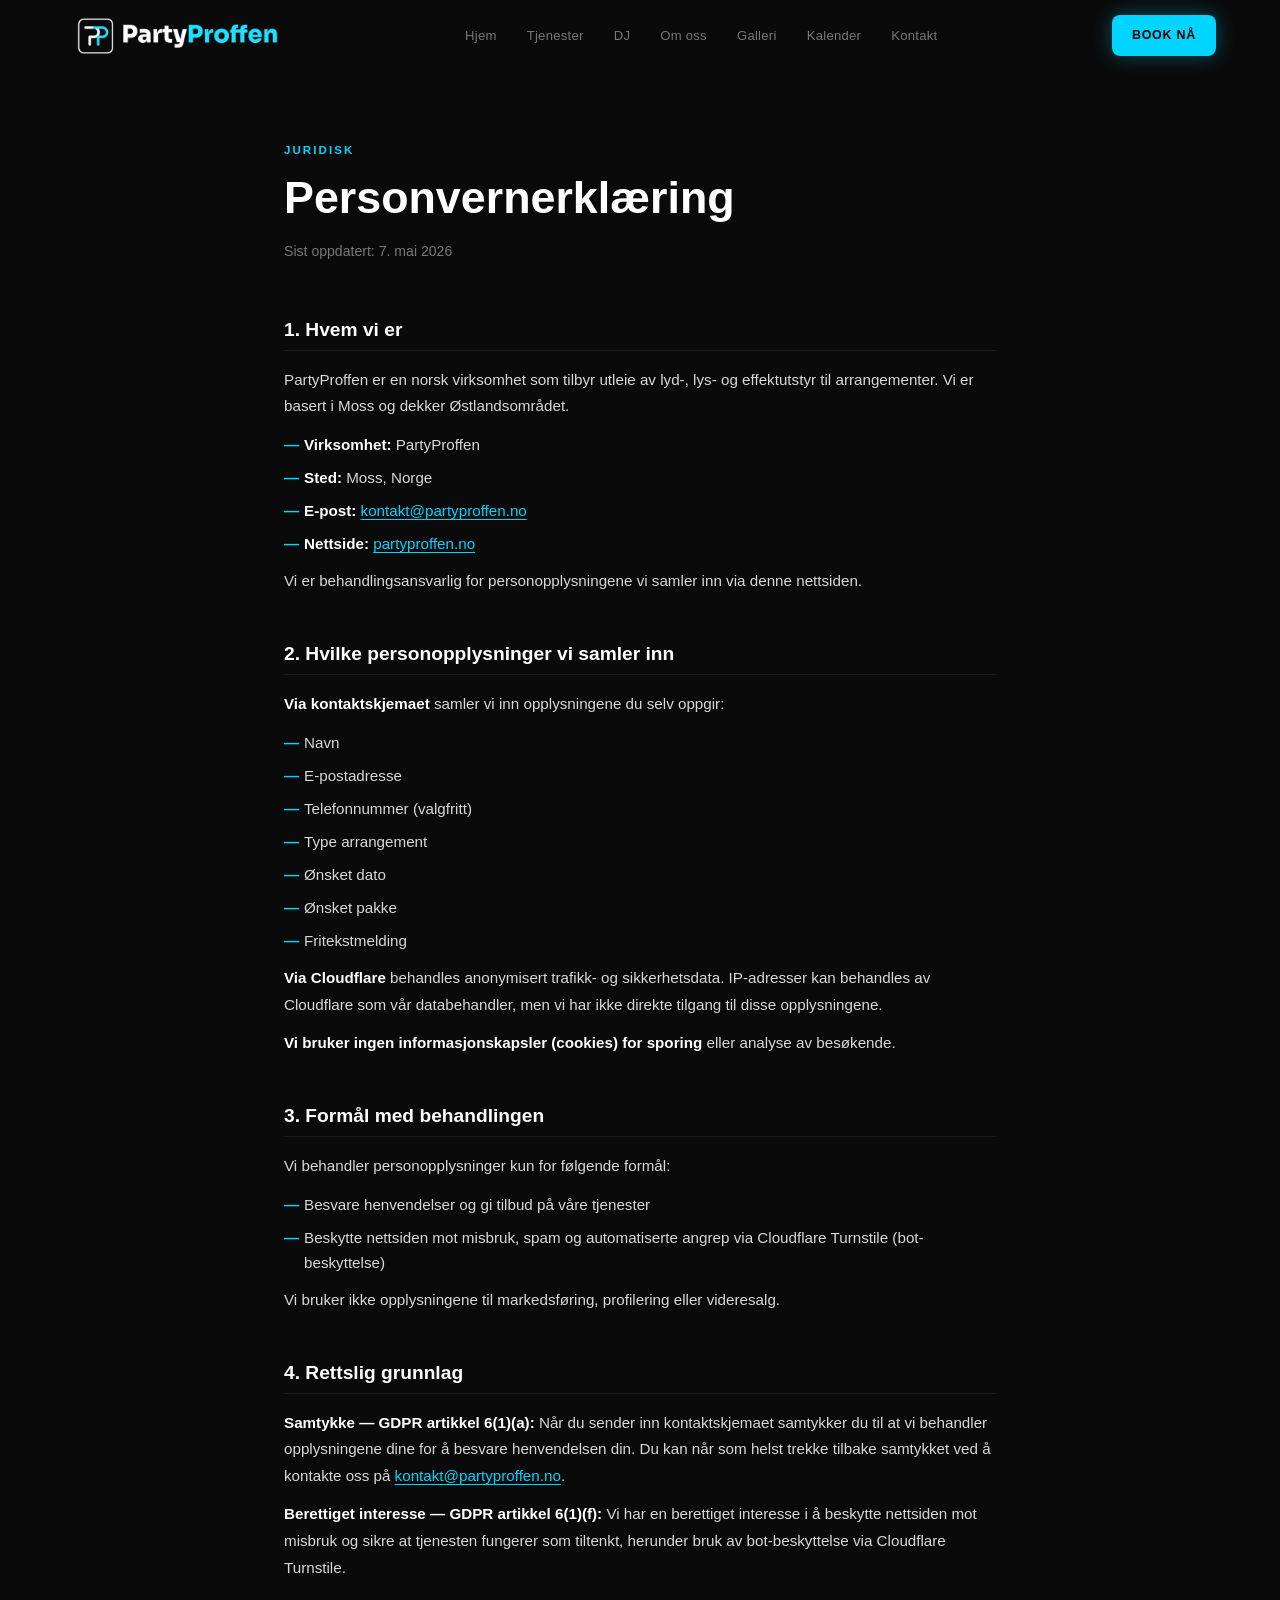
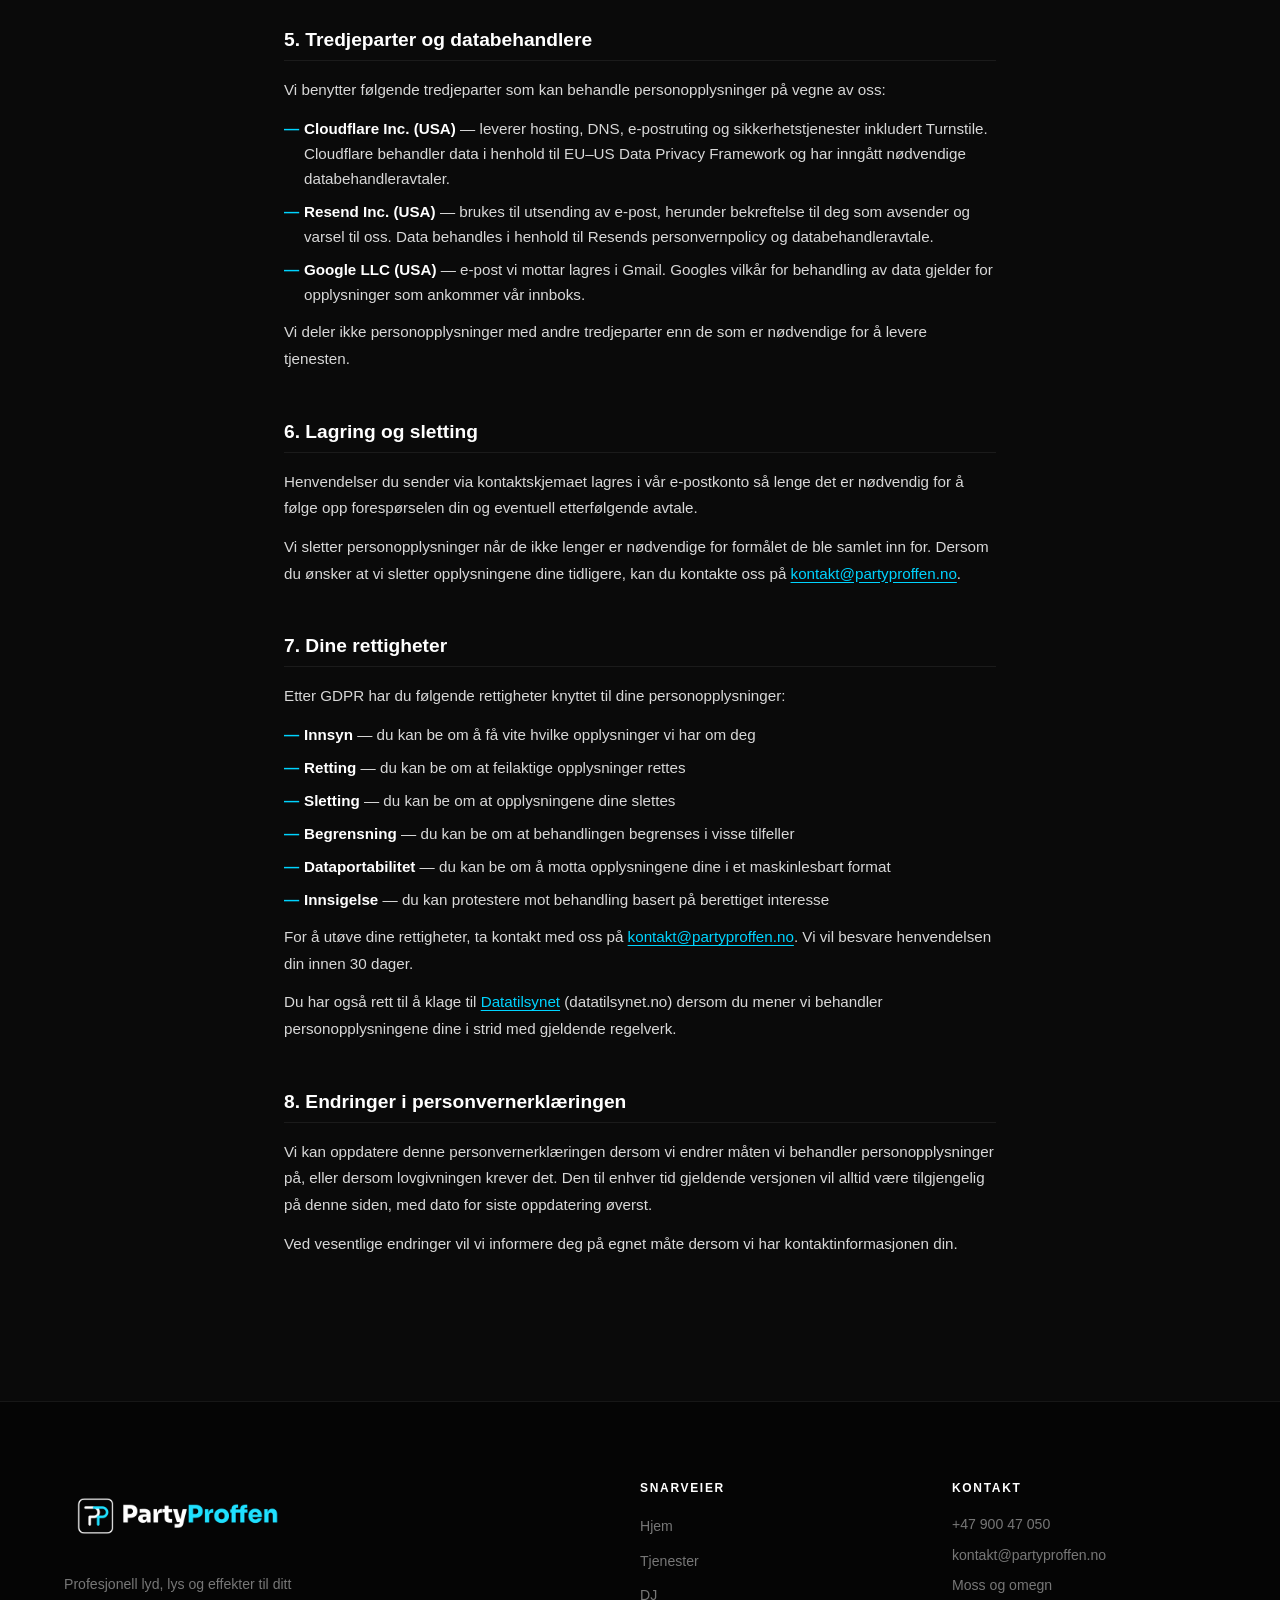
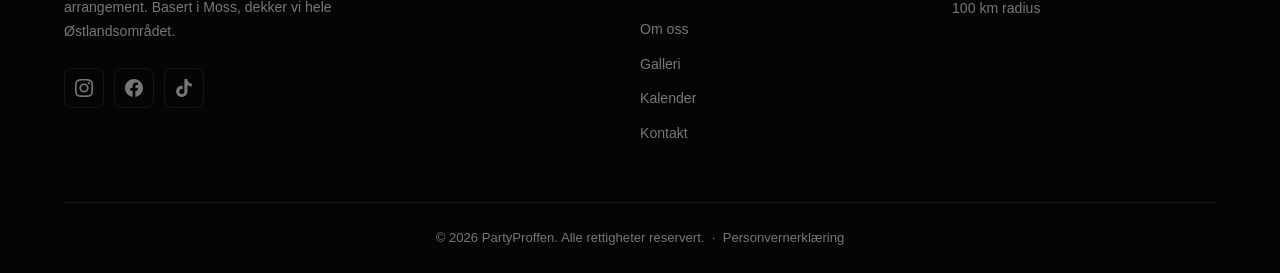
==== commit 826e9f38: "Fix personvern: flytt CSS til style.css (CSP blokkerte inline styles)" ====
--- a/personvern.html
+++ b/personvern.html
@@ -13,25 +13,6 @@
   <link href="https://fonts.googleapis.com/css2?family=Montserrat:wght@400;500;600;700;800;900&family=Inter:wght@300;400;500;600&display=swap" rel="stylesheet">
   <link rel="icon" type="image/svg+xml" href="favicon.svg">
   <link rel="stylesheet" href="style.css">
-  <style>
-    .privacy-page { padding: calc(var(--header-h) + 64px) 0 96px; }
-    .privacy-page .container { max-width: 760px; }
-    .privacy-hero { margin-bottom: 56px; }
-    .privacy-hero .section-label { display: inline-block; font-size: .72rem; font-weight: 700; letter-spacing: .18em; text-transform: uppercase; color: var(--color-primary); margin-bottom: 12px; }
-    .privacy-hero h1 { font-family: var(--font-head); font-size: clamp(2rem, 5vw, 2.8rem); font-weight: 900; color: var(--color-white); line-height: 1.15; margin-bottom: 16px; }
-    .privacy-hero .updated { color: var(--color-muted); font-size: .88rem; }
-
-    .privacy-section { margin-bottom: 48px; }
-    .privacy-section h2 { font-family: var(--font-head); font-size: 1.2rem; font-weight: 700; color: var(--color-white); margin-bottom: 16px; padding-bottom: 10px; border-bottom: 1px solid var(--color-border); }
-    .privacy-section p { color: var(--color-text); font-size: .95rem; line-height: 1.75; margin-bottom: 12px; }
-    .privacy-section p:last-child { margin-bottom: 0; }
-    .privacy-section ul { list-style: none; padding: 0; margin: 0 0 12px; display: flex; flex-direction: column; gap: 8px; }
-    .privacy-section ul li { color: var(--color-text); font-size: .95rem; line-height: 1.65; padding-left: 20px; position: relative; }
-    .privacy-section ul li::before { content: '—'; position: absolute; left: 0; color: var(--color-primary); font-weight: 700; }
-    .privacy-section a { color: var(--color-primary); text-decoration: underline; text-underline-offset: 3px; }
-    .privacy-section a:hover { color: var(--color-white); }
-    .privacy-section strong { color: var(--color-white); font-weight: 600; }
-  </style>
 </head>
 <body>
 
--- a/style.css
+++ b/style.css
@@ -485,3 +485,24 @@
   .packages-grid  { gap: 32px; }
   .package-card   { padding: 48px 36px; }
 }
+
+
+/* ============================================================
+   PERSONVERNERKLÆRING
+   ============================================================ */
+.privacy-page { padding: 136px 0 96px; }
+.privacy-page .container { max-width: 760px; }
+.privacy-hero { margin-bottom: 56px; }
+.privacy-hero .section-label { display: inline-block; font-size: .72rem; font-weight: 700; letter-spacing: .18em; text-transform: uppercase; color: var(--color-primary); margin-bottom: 12px; }
+.privacy-hero h1 { font-family: var(--font-head); font-size: clamp(2rem, 5vw, 2.8rem); font-weight: 900; color: var(--color-white); line-height: 1.15; margin-bottom: 16px; }
+.privacy-hero .updated { color: var(--color-muted); font-size: .88rem; }
+.privacy-section { margin-bottom: 48px; }
+.privacy-section h2 { font-family: var(--font-head); font-size: 1.2rem; font-weight: 700; color: var(--color-white); margin-bottom: 16px; padding-bottom: 10px; border-bottom: 1px solid var(--color-border); }
+.privacy-section p { color: var(--color-text); font-size: .95rem; line-height: 1.75; margin-bottom: 12px; }
+.privacy-section p:last-child { margin-bottom: 0; }
+.privacy-section ul { list-style: none; padding: 0; margin: 0 0 12px; display: flex; flex-direction: column; gap: 8px; }
+.privacy-section ul li { color: var(--color-text); font-size: .95rem; line-height: 1.65; padding-left: 20px; position: relative; }
+.privacy-section ul li::before { content: '—'; position: absolute; left: 0; color: var(--color-primary); font-weight: 700; }
+.privacy-section a { color: var(--color-primary); text-decoration: underline; text-underline-offset: 3px; }
+.privacy-section a:hover { color: var(--color-white); }
+.privacy-section strong { color: var(--color-white); font-weight: 600; }
